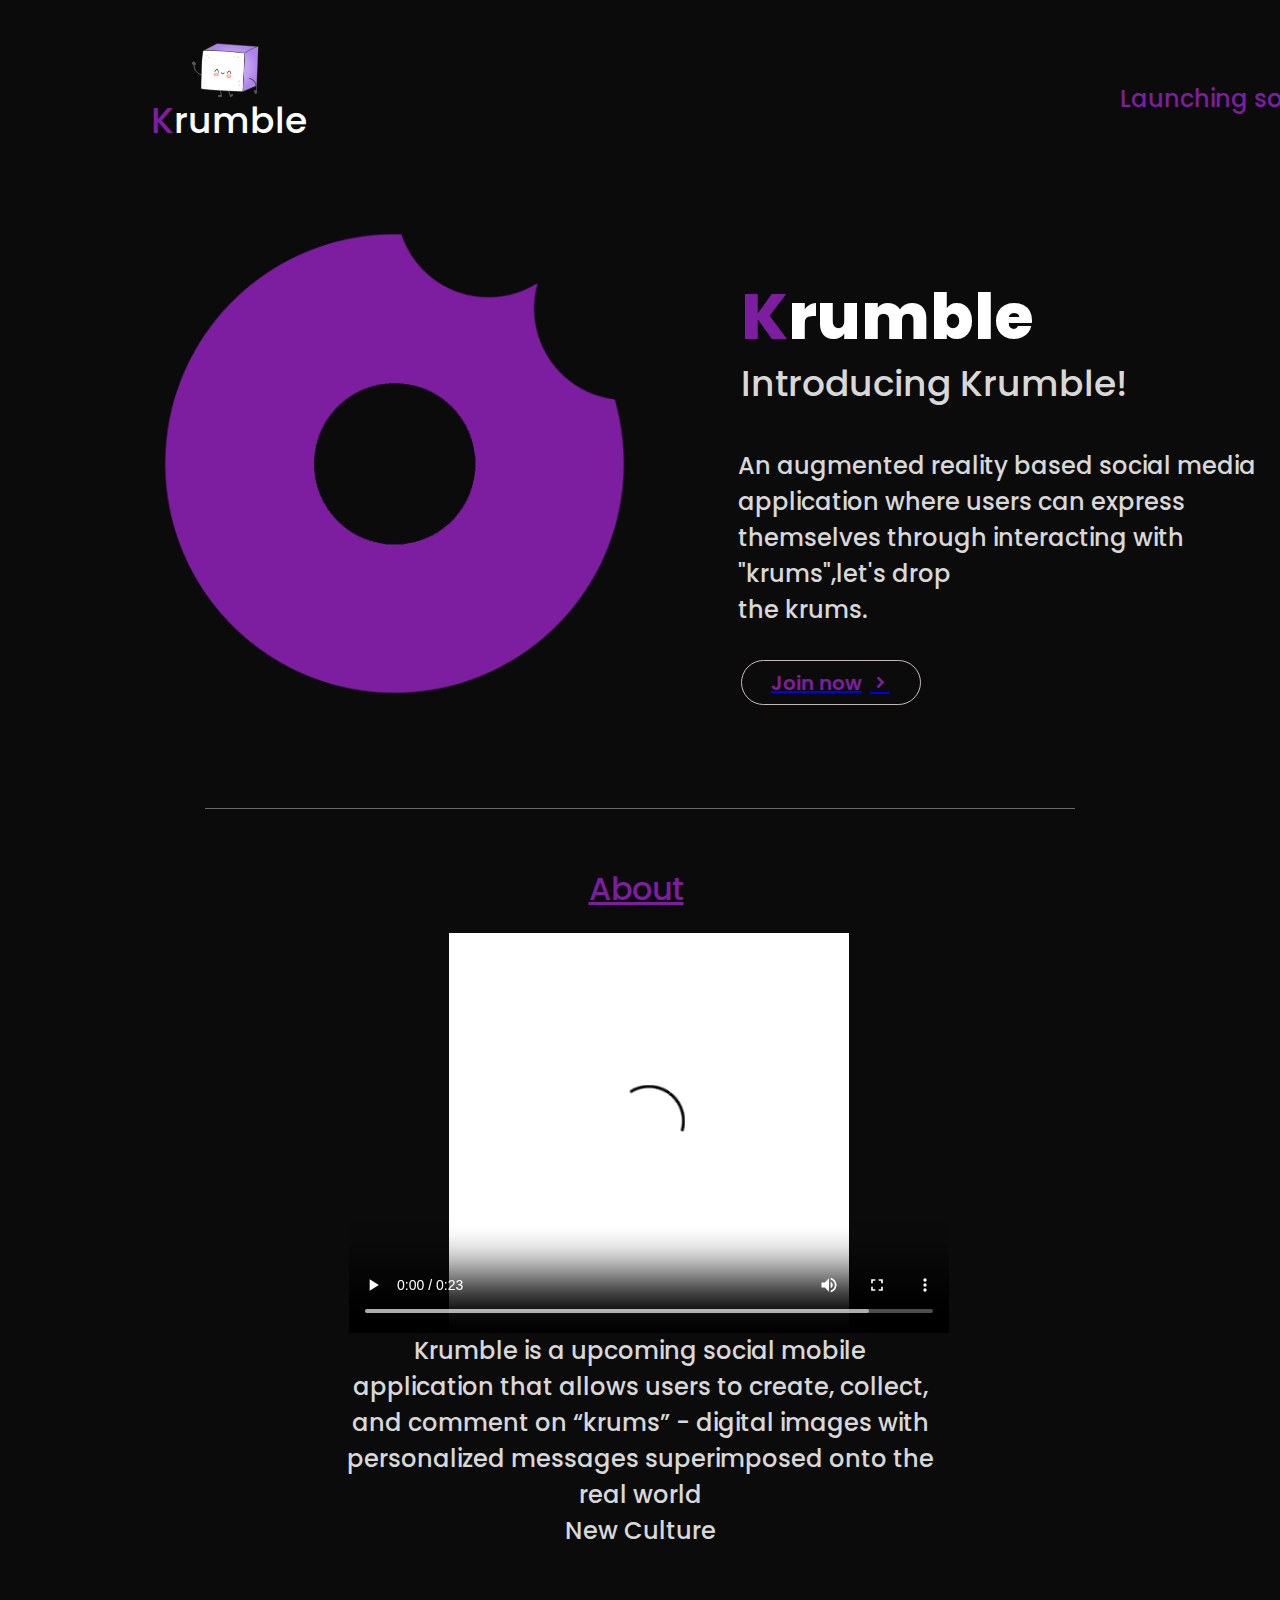
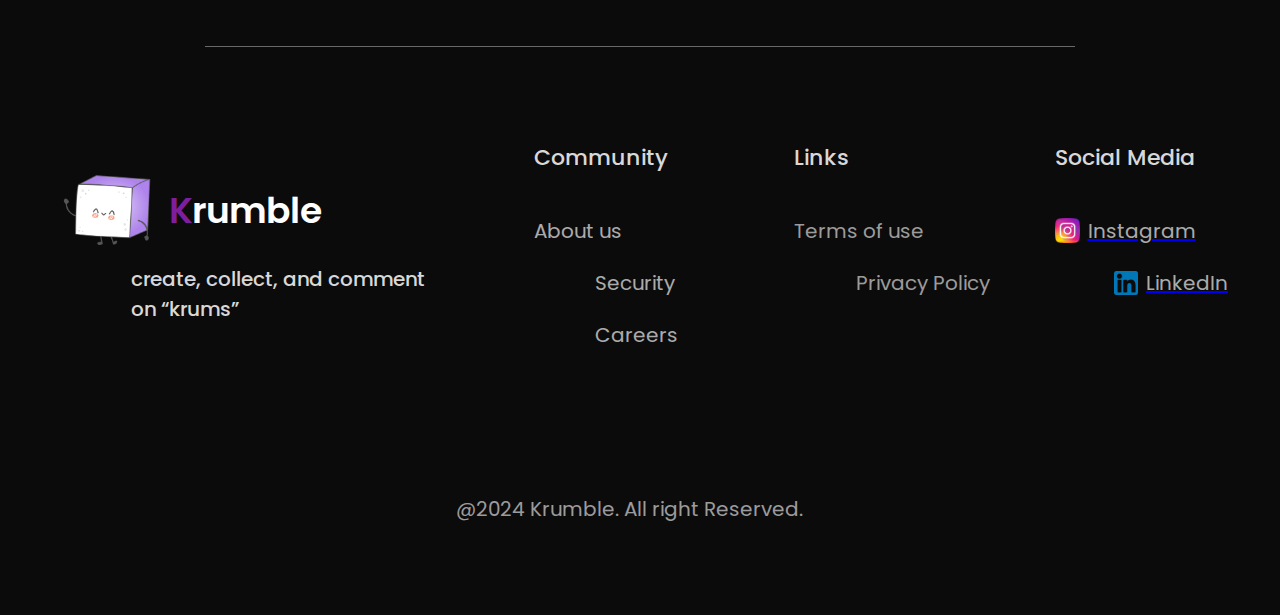
==== index.html @ 57fd8b84 "second" ====
<!DOCTYPE html>
<html>
<head>
  <meta charset="utf-8" />
  <link rel="icon" href="/favicon.ico" />
  <meta name="viewport" content="width=device-width, initial-scale=1" />
  <meta name="theme-color" content="#000000" />
  <title>Krumble</title>
  <link rel="icon" href="assets/logo for krumble 2.png" type="image/png">
  <link rel="stylesheet" href="https://fonts.googleapis.com/css?family=Poppins%3A400%2C500%2C600%2C800"/>
  <link rel="stylesheet" href="https://fonts.googleapis.com/css?family=Source+Sans+Pro%3A400%2C500%2C600%2C800"/>
  <link rel="stylesheet" href="./styles/desktop-1.css"/>
  <link rel="stylesheet"
  href="https://unpkg.com/boxicons@latest/css/boxicons.min.css">
</head>
<body>
<div class="desktop-1-JWj">
  <div class="auto-group-3btj-z2B">
    <div class="auto-group-7q2v-R11">
      <div class="logo-for-krumble-2-2-Ldm">
      </div>
      <p class="krumble-onF">
        <span class="krumble-onF-sub-0">K</span>
        <span class="krumble-onF-sub-1">rumble</span>
      </p>
    </div>
    <p class="launching-soon-Qoy">Launching soon..</p>
  </div>
  <div class="auto-group-sw5x-8EB">
    <img class="purplecrumicon-1-cv3" src="./assets/purplecrumicon-1.png"/>
    <div class="auto-group-wadb-vA3">
      <div class="auto-group-7sgv-2ym">
        <p class="krumble-xMd">
          <span class="krumble-xMd-sub-0">K</span>
          <span class="krumble-xMd-sub-1">rumble</span>
        </p>
        <p class="introducing-krumble-jWo">Introducing Krumble!</p>
      </div>
      <p class="an-augmented-reality-based-social-media-application-where-users-can-express-themselves-through-interacting-with-krumslets-dropthe-krums-ETZ">
      An augmented reality based social media application where users can express themselves through interacting with &#34;krums&#34;,let&#39;s drop
      <br/>
      the krums.
      </p>
      <a  href="desktop-2.html" class="btn">
      <div class="auto-group-ujvv-3vo">
       <p class="join-now-9U3">Join now</p> 
      <i class='bx bxs-chevron-right arrow-1-GHm'></i>
      </div>
    </a>
    </div>
  </div>
  <div class="line-2-ZXm">
  </div>
  <p class="about-Gh5">About</p>
  <video src="assets/Krumble instro post.mp4" height="400px" width="600px" controls autoplay class="video"></video>
  <p class="krumble-is-a-upcoming-social-mobile-application-that-allows-users-to-create-collect-and-comment-on-krums-digital-images-with-personalized-messages-superimposed-onto-the-real-world-new-culture-yrP">
  Krumble is a upcoming social mobile application that allows users to create, collect, and comment on “krums” - digital images with personalized messages superimposed onto the real world
  <br/>
  New Culture
  </p>
  <div class="line-1-Avs">
  </div>
  <div class="auto-group-ej6r-VCT">
    <div class="auto-group-1ivq-R67">
      <img class="logo-for-krumble-2-1-voZ" src="./assets/logo-for-krumble-2-1.png"/>
      <p class="krumble-G6j">
        <span class="krumble-G6j-sub-0">K</span>
        <span class="krumble-G6j-sub-1">rumble</span>
      </p>
    </div>
    <div class="auto-group-ar1t-mxb">
      <p class="community-Xgs">Community</p>
      <p class="about-us-EbH">About us</p>
    </div>
    <div class="auto-group-4na1-yHy">
      <p class="links-8As">Links</p>
      <p class="terms-of-use-euu">Terms of use</p>
    </div>
    <div class="auto-group-zje9-Nb1">
      <p class="social-media-Xio">Social Media</p>
      <div class="auto-group-gexu-GgP">
        <img class="instagram-18B" src="./assets/instagram.png"/>
        <a target="_blank" href="https://www.instagram.com/krumble_off?igsh=MW9rb2FwN25odWViMA=="><p class="instagram-KuZ">Instagram</p></a>
      </div>
    </div>
  </div>
  <div class="auto-group-jrmp-pjq">
    <p class="create-collect-and-comment-on-krums-MDy">create, collect, and comment on “krums”</p>
    <div class="auto-group-mv3f-3sV">
      <p class="security-Num">Security</p>
      <p class="careers-WWB">Careers</p>
    </div>
    <p class="privacy-policy-esH">Privacy Policy</p>
    <img class="linkedin-xd5" src="./assets/linkedin.png"/>
    <a target="_blank" href="https://www.linkedin.com/company/krumble-social/"><p class="linkedin-HQT">LinkedIn</p></a>
  </div>
  <p class="krumble-all-right-reserved-QV5">@2024 Krumble. All right Reserved.</p>
</div>
</body>
---- styles/desktop-1.css ----
html {
	font-size:62.5%;
}
* {
	margin: 0;
	padding: 0;
}
ul, li {
	list-style: none;
}
input {
	border: none;
}
body {
  width: 100%;
}.desktop-1-JWj {
  box-sizing: border-box;
  padding: 3.8rem 11.4rem 9.1rem 13.1rem;
  width: 100%;
  overflow: hidden;
  position: relative;
  align-items: center;
  display: flex;
  flex-direction: column;
  background-color: #0c0b0b;
}
.desktop-1-JWj .auto-group-3btj-z2B {
  margin: 0rem 0.2rem 8.2rem 2rem;
  width: calc(100% - 2.2rem);
  height: 11rem;
  display: flex;
  align-items: center;
  flex-shrink: 0;
}
.desktop-1-JWj .auto-group-3btj-z2B .auto-group-7q2v-R11 {
  margin-right: 81.5rem;
  width: 15.4rem;
  height: 100%;
  position: relative;
  flex-shrink: 0;
}
.desktop-1-JWj .auto-group-3btj-z2B .auto-group-7q2v-R11 .logo-for-krumble-2-2-Ldm {
  width: 9rem;
  height: 6.6rem;
  position: relative;
  left: 3.2rem;
  top: 0;
  cursor: pointer;
  background-size: 100% 100.506%;
  background-position: 0 -0.0167rem;
  background-image: url('../assets/logo-for-krumble-2-2.png');
}
.desktop-1-JWj .auto-group-3btj-z2B .auto-group-7q2v-R11 .krumble-onF {
  width: 15.4rem;
  height: 5.4rem;
  position: absolute;
  left: 0;
  top: 5.6rem;
  cursor: pointer;
  font-size: 3.6rem;
  font-weight: 800;
  line-height: 1.5;
  color: #7c1e9f;
  font-family: Poppins, 'Source Sans Pro';
  white-space: nowrap;
  display: flex;
  align-items: baseline;
}
.desktop-1-JWj .auto-group-3btj-z2B .auto-group-7q2v-R11 .krumble-onF .krumble-onF-sub-0 {
  font-size: 3.6rem;
  font-weight: 500;
  line-height: 1.5;
  color: #7c1e9f;
  font-family: Poppins, 'Source Sans Pro';
}
.desktop-1-JWj .auto-group-3btj-z2B .auto-group-7q2v-R11 .krumble-onF .krumble-onF-sub-1 {
  font-size: 3.6rem;
  font-weight: 500;
  line-height: 1.5;
  color: #ffffff;
  font-family: Poppins, 'Source Sans Pro';
}
.desktop-1-JWj .auto-group-3btj-z2B .launching-soon-Qoy {
  margin-top: 1.2rem;
  font-size: 2.4rem;
  font-weight: 500;
  line-height: 1.5;
  color: #7c1e9f;
  font-family: Poppins, 'Source Sans Pro';
  white-space: nowrap;
  flex-shrink: 0;
}
.desktop-1-JWj .auto-group-sw5x-8EB {
  margin: 0rem 0rem 11.1rem 3rem;
  width: calc(100% - 3rem);
  height: 46.7rem;
  display: flex;
  align-items: center;
  flex-shrink: 0;
}
.desktop-1-JWj .auto-group-sw5x-8EB .purplecrumicon-1-cv3 {
  margin-right: 11rem;
  width: 46.7rem;
  height: 46.7rem;
  object-fit: cover;
  vertical-align: top;
  flex-shrink: 0;
}
.desktop-1-JWj .auto-group-sw5x-8EB .auto-group-wadb-vA3 {
  margin: 3.9rem 0rem 3rem 0rem;
  width: 58.8rem;
  height: calc(100% - 6.9rem);
  flex-shrink: 0;
}
.desktop-1-JWj .auto-group-sw5x-8EB .auto-group-wadb-vA3 .auto-group-7sgv-2ym {
  margin: 0rem 0rem 3.7rem 0.3rem;
  width: 38.5rem;
  height: 14.2rem;
  position: relative;
}
.desktop-1-JWj .auto-group-sw5x-8EB .auto-group-wadb-vA3 .auto-group-7sgv-2ym .krumble-xMd {
  width: 27.6rem;
  height: 9.6rem;
  position: absolute;
  left: 0;
  top: 0;
  font-size: 6.4rem;
  font-weight: 800;
  line-height: 1.5;
  color: #7c1e9f;
  font-family: Poppins, 'Source Sans Pro';
  white-space: nowrap;
  display: flex;
  align-items: baseline;
}
.desktop-1-JWj .auto-group-sw5x-8EB .auto-group-wadb-vA3 .auto-group-7sgv-2ym .krumble-xMd .krumble-xMd-sub-0 {
}
.desktop-1-JWj .auto-group-sw5x-8EB .auto-group-wadb-vA3 .auto-group-7sgv-2ym .krumble-xMd .krumble-xMd-sub-1 {
  font-size: 6.4rem;
  font-weight: 800;
  line-height: 1.5;
  color: #ffffff;
  font-family: Poppins, 'Source Sans Pro';
}
.desktop-1-JWj .auto-group-sw5x-8EB .auto-group-wadb-vA3 .auto-group-7sgv-2ym .introducing-krumble-jWo {
  width: 38.5rem;
  height: 5.4rem;
  position: absolute;
  left: 0;
  top: 8.8rem;
  font-size: 3.6rem;
  font-weight: 500;
  line-height: 1.5;
  color: rgba(255, 255, 255, 0.8500000238);
  font-family: Poppins, 'Source Sans Pro';
  white-space: nowrap;
}
.desktop-1-JWj .auto-group-sw5x-8EB .auto-group-wadb-vA3 .an-augmented-reality-based-social-media-application-where-users-can-express-themselves-through-interacting-with-krumslets-dropthe-krums-ETZ {
  margin-bottom: 3.2rem;
  max-width: 58.8rem;
  font-size: 2.4rem;
  font-weight: 500;
  line-height: 1.5;
  color: rgba(255, 255, 255, 0.8500000238);
  font-family: Poppins, 'Source Sans Pro';
}
.desktop-1-JWj .auto-group-sw5x-8EB .auto-group-wadb-vA3 .auto-group-ujvv-3vo {
  margin: 0rem 40.5rem 0rem 0.3rem;
  box-sizing: border-box;
  padding: 0.7rem 2.2rem 0.6rem 2.9rem;
  width: calc(100% - 40.8rem);
  display: flex;
  align-items: center;
  border: solid 0.1rem rgba(244, 228, 228, 0.8000000119);
  border-radius: 2.4rem;
}
.desktop-1-JWj .auto-group-sw5x-8EB .auto-group-wadb-vA3 .auto-group-ujvv-3vo .join-now-9U3 {
  margin-right: 0.8rem;
  cursor: pointer;
  font-size: 2rem;
  font-weight: 600;
  line-height: 1.5;
  color: #7c1e9f;
  font-family: Poppins, 'Source Sans Pro';
  white-space: nowrap;
  flex-shrink: 0;
}
.desktop-1-JWj .auto-group-sw5x-8EB .auto-group-wadb-vA3 .auto-group-ujvv-3vo .arrow-1-GHm {
  width: 2.5rem;
  height: 2.3rem;
  color: #7c1e9f;
  font-size:2rem ;
  text-decoration-line: none;
  cursor: pointer;
  object-fit: contain;
  vertical-align: top;
  flex-shrink: 0;
}
.desktop-1-JWj .line-2-ZXm {
  margin: 0rem 9.1rem 5.6rem 7.4rem;
  width: calc(100% - 16.5rem);
  height: 0.1rem;
  background-color: rgba(255, 255, 255, 0.3899999857);
  flex-shrink: 0;
}
.desktop-1-JWj .about-Gh5 {
  margin: 0rem 2.5rem 2rem 0rem;
  font-size: 3.2rem;
  font-weight: 500;
  line-height: 1.5;
  text-decoration-line: underline;
  color: #7c1e9f;
  font-family: Poppins, 'Source Sans Pro';
  white-space: nowrap;
  flex-shrink: 0;
}
.desktop-1-JWj .krumble-is-a-upcoming-social-mobile-application-that-allows-users-to-create-collect-and-comment-on-krums-digital-images-with-personalized-messages-superimposed-onto-the-real-world-new-culture-yrP {
  margin: 0rem 1.7rem 9.7rem 0rem;
  max-width: 59.7rem;
  text-align: center;
  font-size: 2.4rem;
  font-weight: 500;
  line-height: 1.5;
  color: rgba(255, 255, 255, 0.8500000238);
  font-family: Poppins, 'Source Sans Pro';
  flex-shrink: 0;
}
.desktop-1-JWj .line-1-Avs {
  margin: 0rem 9.1rem 9.4rem 7.4rem;
  width: calc(100% - 16.5rem);
  height: 0.1rem;
  background-color: rgba(255, 255, 255, 0.3899999857);
  flex-shrink: 0;
}
.desktop-1-JWj .auto-group-ej6r-VCT {
  margin: 0rem 4.9rem 1rem 0rem;
  display: flex;
  align-items: flex-start;
  flex-shrink: 0;
}
.desktop-1-JWj .auto-group-ej6r-VCT .auto-group-1ivq-R67 {
  margin: 0.9rem 21.2rem 0rem 0rem;
  box-sizing: border-box;
  padding-top: 1.8rem;
  display: flex;
  align-items: flex-end;
  flex-shrink: 0;
}
.desktop-1-JWj .auto-group-ej6r-VCT .auto-group-1ivq-R67 .logo-for-krumble-2-1-voZ {
  width: 11.7rem;
  height: 8.6rem;
  object-fit: cover;
  vertical-align: top;
  flex-shrink: 0;
}
.desktop-1-JWj .auto-group-ej6r-VCT .auto-group-1ivq-R67 .krumble-G6j {
  margin-bottom: 1.6rem;
  font-size: 3.6rem;
  font-weight: 800;
  line-height: 1.5;
  color: #7c1e9f;
  font-family: Poppins, 'Source Sans Pro';
  white-space: nowrap;
  display: flex;
  align-items: baseline;
  flex-shrink: 0;
}
.desktop-1-JWj .auto-group-ej6r-VCT .auto-group-1ivq-R67 .krumble-G6j .krumble-G6j-sub-0 {
  font-size: 3.6rem;
  font-weight: 600;
  line-height: 1.5;
  color: #7c1e9f;
  font-family: Poppins, 'Source Sans Pro';
}
.desktop-1-JWj .auto-group-ej6r-VCT .auto-group-1ivq-R67 .krumble-G6j .krumble-G6j-sub-1 {
  font-size: 3.6rem;
  font-weight: 600;
  line-height: 1.5;
  color: #ffffff;
  font-family: Poppins, 'Source Sans Pro';
}
.desktop-1-JWj .auto-group-ej6r-VCT .auto-group-ar1t-mxb {
  margin-right: 12.6rem;
  display: flex;
  flex-direction: column;
  flex-shrink: 0;
}
.desktop-1-JWj .auto-group-ej6r-VCT .auto-group-ar1t-mxb .community-Xgs {
  margin-bottom: 4.2rem;
  font-size: 2.2rem;
  font-weight: 500;
  line-height: 1.5;
  color: rgba(255, 255, 255, 0.8500000238);
  font-family: Poppins, 'Source Sans Pro';
  white-space: nowrap;
  flex-shrink: 0;
}
.desktop-1-JWj .auto-group-ej6r-VCT .auto-group-ar1t-mxb .about-us-EbH {
  font-size: 2rem;
  font-weight: 400;
  line-height: 1.5;
  color: rgba(255, 255, 255, 0.6700000167);
  font-family: Poppins, 'Source Sans Pro';
  white-space: nowrap;
  flex-shrink: 0;
}
.desktop-1-JWj .auto-group-ej6r-VCT .auto-group-4na1-yHy {
  margin-right: 13.1rem;
  display: flex;
  flex-direction: column;
  flex-shrink: 0;
}
.desktop-1-JWj .auto-group-ej6r-VCT .auto-group-4na1-yHy .links-8As {
  margin-bottom: 4.2rem;
  font-size: 2.2rem;
  font-weight: 500;
  line-height: 1.5;
  color: rgba(255, 255, 255, 0.8500000238);
  font-family: Poppins, 'Source Sans Pro';
  white-space: nowrap;
  flex-shrink: 0;
}
.desktop-1-JWj .auto-group-ej6r-VCT .auto-group-4na1-yHy .terms-of-use-euu {
  font-size: 2rem;
  font-weight: 400;
  line-height: 1.5;
  color: rgba(255, 255, 255, 0.6000000238);
  font-family: Poppins, 'Source Sans Pro';
  white-space: nowrap;
  flex-shrink: 0;
}
.desktop-1-JWj .auto-group-ej6r-VCT .auto-group-zje9-Nb1 {
  width: 14.2rem;
  flex-shrink: 0;
}
.desktop-1-JWj .auto-group-ej6r-VCT .auto-group-zje9-Nb1 .social-media-Xio {
  margin-bottom: 4.2rem;
  font-size: 2.2rem;
  font-weight: 500;
  line-height: 1.5;
  color: rgba(255, 255, 255, 0.8500000238);
  font-family: Poppins, 'Source Sans Pro';
  white-space: nowrap;
}
.desktop-1-JWj .auto-group-ej6r-VCT .auto-group-zje9-Nb1 .auto-group-gexu-GgP {
  margin-right: 0.4rem;
  width: calc(100% - 0.4rem);
  display: flex;
  align-items: center;
}
.desktop-1-JWj .auto-group-ej6r-VCT .auto-group-zje9-Nb1 .auto-group-gexu-GgP .instagram-18B {
  margin: 0rem 0.8rem 0.1rem 0rem;
  width: 2.5rem;
  height: 2.5rem;
  object-fit: cover;
  vertical-align: top;
  flex-shrink: 0;
}
.desktop-1-JWj .auto-group-ej6r-VCT .auto-group-zje9-Nb1 .auto-group-gexu-GgP .instagram-KuZ {
  font-size: 2rem;
  font-weight: 400;
  line-height: 1.5;
  color: rgba(255, 255, 255, 0.6700000167);
  font-family: Poppins, 'Source Sans Pro';
  white-space: nowrap;
  flex-shrink: 0;
}
.desktop-1-JWj .auto-group-jrmp-pjq {
  margin: 0rem 5.5rem 14.4rem 0rem;
  display: flex;
  align-items: flex-start;
  flex-shrink: 0;
}
.desktop-1-JWj .auto-group-jrmp-pjq .create-collect-and-comment-on-krums-MDy {
  margin-right: 16.7rem;
  max-width: 29.7rem;
  font-size: 2rem;
  font-weight: 500;
  line-height: 1.5;
  color: rgba(255, 255, 255, 0.8500000238);
  font-family: Poppins, 'Source Sans Pro';
  flex-shrink: 0;
}
.desktop-1-JWj .auto-group-jrmp-pjq .auto-group-mv3f-3sV {
  margin: 0.4rem 17.8rem 0rem 0rem;
  display: flex;
  flex-direction: column;
  flex-shrink: 0;
}
.desktop-1-JWj .auto-group-jrmp-pjq .auto-group-mv3f-3sV .security-Num {
  margin-bottom: 2.2rem;
  font-size: 2rem;
  font-weight: 400;
  line-height: 1.5;
  color: rgba(255, 255, 255, 0.6700000167);
  font-family: Poppins, 'Source Sans Pro';
  white-space: nowrap;
  flex-shrink: 0;
}
.desktop-1-JWj .auto-group-jrmp-pjq .auto-group-mv3f-3sV .careers-WWB {
  font-size: 2rem;
  font-weight: 400;
  line-height: 1.5;
  color: rgba(255, 255, 255, 0.6700000167);
  font-family: Poppins, 'Source Sans Pro';
  white-space: nowrap;
  flex-shrink: 0;
}
.desktop-1-JWj .auto-group-jrmp-pjq .privacy-policy-esH {
  margin: 0.4rem 12.4rem 0rem 0rem;
  font-size: 2rem;
  font-weight: 400;
  line-height: 1.5;
  color: rgba(255, 255, 255, 0.6000000238);
  font-family: Poppins, 'Source Sans Pro';
  white-space: nowrap;
  flex-shrink: 0;
}
.desktop-1-JWj .auto-group-jrmp-pjq .linkedin-xd5 {
  margin: 0.7rem 0.8rem 0rem 0rem;
  width: 2.4rem;
  height: 2.4rem;
  object-fit: cover;
  vertical-align: top;
  flex-shrink: 0;
}
.desktop-1-JWj .auto-group-jrmp-pjq .linkedin-HQT {
  margin-top: 0.4rem;
  font-size: 2rem;
  font-weight: 400;
  line-height: 1.5;
  color: rgba(255, 255, 255, 0.6700000167);
  font-family: Poppins, 'Source Sans Pro';
  white-space: nowrap;
  flex-shrink: 0;
}
.desktop-1-JWj .krumble-all-right-reserved-QV5 {
  margin-right: 3.9rem;
  font-size: 2rem;
  font-weight: 400;
  line-height: 1.5;
  color: rgba(255, 255, 255, 0.6000000238);
  font-family: Poppins, 'Source Sans Pro';
  white-space: nowrap;
  flex-shrink: 0;
}

@media(width<=450px){
  
html {
	font-size:8px;
}
* {
	margin: 0;
	padding: 0;
}
.desktop-1-JWj {
  box-sizing: border-box;
  padding: 10px;
  width: 100%;
  overflow: hidden;
  position: relative;
  align-items: center;
  display: flex;
  flex-direction: column;
  background-color: #0c0b0b;
}
.desktop-1-JWj .auto-group-3btj-z2B {
  margin: 0rem 0.2rem 5.2rem 2rem;
  width: calc(100% - 0rem);
  height: 11rem;
  display: flex;
  align-items: center;
  flex-shrink: 0;
}
.desktop-1-JWj .auto-group-3btj-z2B .auto-group-7q2v-R11 {
  margin-right: 17.5rem;
  width: 10.4rem;
  height: 100%;
  position: relative;
  flex-shrink: 0;
}
.desktop-1-JWj .auto-group-sw5x-8EB {
  margin: 0rem 0rem 5.1rem 3rem;
  width: calc(100% - 0rem);
  height: 46.7rem;
  display: flex;
  align-items: center;
  flex-shrink: 0;
}
.desktop-1-JWj .auto-group-sw5x-8EB .purplecrumicon-1-cv3 {
  margin-right: 2rem;
  width: 20.7rem;
  height: 20.7rem;
  float: right;
  object-fit: cover;
  vertical-align: top;
  flex-shrink: 0;
}

.desktop-1-JWj .auto-group-sw5x-8EB .auto-group-wadb-vA3 {
  margin: 3.9rem 0rem 3rem 0rem;
  width: 58.8rem;
  height: calc(100% - 6.9rem);
  flex-shrink: 0;
}
.desktop-1-JWj .auto-group-sw5x-8EB .auto-group-wadb-vA3 .auto-group-7sgv-2ym {
  margin: 0rem 0rem 0rem 0.3rem;
  width: 38.5rem;
  height: 12.2rem;
  position: relative;
}
.desktop-1-JWj .auto-group-sw5x-8EB .auto-group-wadb-vA3 .auto-group-7sgv-2ym .krumble-xMd {
  width: 27.6rem;
  height: 9.6rem;
  position: absolute;
  left: 0;  
  top: 0;
  font-size: 4.4rem;
  font-weight: 800;
  line-height: 1.5;
  color: #7c1e9f;
  font-family: Poppins, 'Source Sans Pro';
  white-space: nowrap;
  display: flex;
  align-items: baseline;
}

.desktop-1-JWj .auto-group-sw5x-8EB .auto-group-wadb-vA3 .auto-group-7sgv-2ym .krumble-xMd .krumble-xMd-sub-1 {
  font-size: 3.4rem;
  font-weight: 800;
  line-height: 1.5;
  color: #ffffff;
  font-family: Poppins, 'Source Sans Pro';
}
.desktop-1-JWj .auto-group-sw5x-8EB .auto-group-wadb-vA3 .auto-group-7sgv-2ym .introducing-krumble-jWo {
  width: 38.5rem;
  height: 5.4rem;
  position: absolute;
  left: 0;
  top: 5.8rem;
  font-size: 2.3rem;
  font-weight: 500;
  line-height: 1.5;
  color: rgba(255, 255, 255, 0.8500000238);
  font-family: Poppins, 'Source Sans Pro';
  white-space: nowrap;
}
.desktop-1-JWj .auto-group-sw5x-8EB .auto-group-wadb-vA3 .an-augmented-reality-based-social-media-application-where-users-can-express-themselves-through-interacting-with-krumslets-dropthe-krums-ETZ {
  margin-bottom: 3.2rem;
  max-width: 25.8rem;
  font-size: 2.0rem;
  font-weight: 500;
  line-height: 1.5;
  color: rgba(255, 255, 255, 0.8500000238);
  font-family: Poppins, 'Source Sans Pro';
}
.desktop-1-JWj .auto-group-sw5x-8EB .auto-group-wadb-vA3 .auto-group-ujvv-3vo {
  margin: 0rem 40.5rem 0rem 0.3rem;
  box-sizing: border-box;
  padding: 0.7rem 2.2rem 0.6rem 2.9rem;
  width: calc(100% - 40.8rem);
  display: flex;
  align-items: center;
  border: solid 0.1rem rgba(244, 228, 228, 0.8000000119);
  border-radius: 2.4rem;
}
.desktop-1-JWj .video{
  width: 350px;
}
.desktop-1-JWj .krumble-is-a-upcoming-social-mobile-application-that-allows-users-to-create-collect-and-comment-on-krums-digital-images-with-personalized-messages-superimposed-onto-the-real-world-new-culture-yrP{
  align-items: center;
  margin: 0;
  margin-bottom: 80px;
  padding: 0;
}

/* footer */
.desktop-1-JWj .auto-group-ej6r-VCT {
  margin: 0rem 2rem 0rem 0rem;
  max-width: 400px;
}
.desktop-1-JWj .auto-group-ej6r-VCT .auto-group-1ivq-R67 {
  margin: 0rem 8.2rem 0rem 0rem;
  box-sizing: border-box;
  padding-top: 1rem;
  display: flex;
  align-items: flex-end;
  flex-shrink: 0;
}
.desktop-1-JWj .auto-group-ej6r-VCT .auto-group-1ivq-R67 .logo-for-krumble-2-1-voZ {
  width: 11.7rem;
  height: 8.6rem;
  object-fit: cover;
  vertical-align: top;
  flex-shrink: 0;
}
.desktop-1-JWj .auto-group-ej6r-VCT .auto-group-1ivq-R67 .krumble-G6j {
  margin-bottom: 1.6rem;
  font-size: 2.6rem;
  font-weight: 800;
  line-height: 1.5;
}
.desktop-1-JWj .auto-group-ej6r-VCT .auto-group-1ivq-R67 .krumble-G6j .krumble-G6j-sub-0 {
  font-size: 3.0rem;
  
}
.desktop-1-JWj .auto-group-ej6r-VCT .auto-group-1ivq-R67 .krumble-G6j .krumble-G6j-sub-1 {
  font-size: 2.6rem;
}

.desktop-1-JWj .auto-group-ej6r-VCT .auto-group-ar1t-mxb {
  margin-right: 10.6rem;
  display: none;
}

.desktop-1-JWj .auto-group-ej6r-VCT .auto-group-4na1-yHy {
  margin-right: 2.1rem;
  display: none;
}

.desktop-1-JWj .auto-group-ej6r-VCT .auto-group-zje9-Nb1 .social-media-Xio {
  margin-bottom: 2.0rem;
  font-size: 2.2rem;
}

.desktop-1-JWj .auto-group-jrmp-pjq {
  margin: 0rem 10rem 7rem 10.5rem;
  margin-left: 20px;
}
.desktop-1-JWj .auto-group-jrmp-pjq .create-collect-and-comment-on-krums-MDy {
  margin-right: 2rem;
  max-width: 20.7rem;
  font-size: 2rem;
}
.desktop-1-JWj .auto-group-jrmp-pjq .auto-group-mv3f-3sV {
  display: none;
}
.desktop-1-JWj .auto-group-jrmp-pjq .privacy-policy-esH {
  display: none;
}

.desktop-1-JWj .auto-group-jrmp-pjq .linkedin-xd5 {
  margin: 0.7rem 0.8rem 0rem 7.8rem;
  width: 2.4rem;
  height: 2.4rem;
  object-fit: cover;
  vertical-align: top;
  flex-shrink: 0;
} 
.desktop-1-JWj .krumble-all-right-reserved-QV5 {
  margin-right: 0rem;
  font-size: 2rem;
  align-items: center;
}
}
@media(width<=380px){
  
  html {
    font-size:7px;
  }
  
}
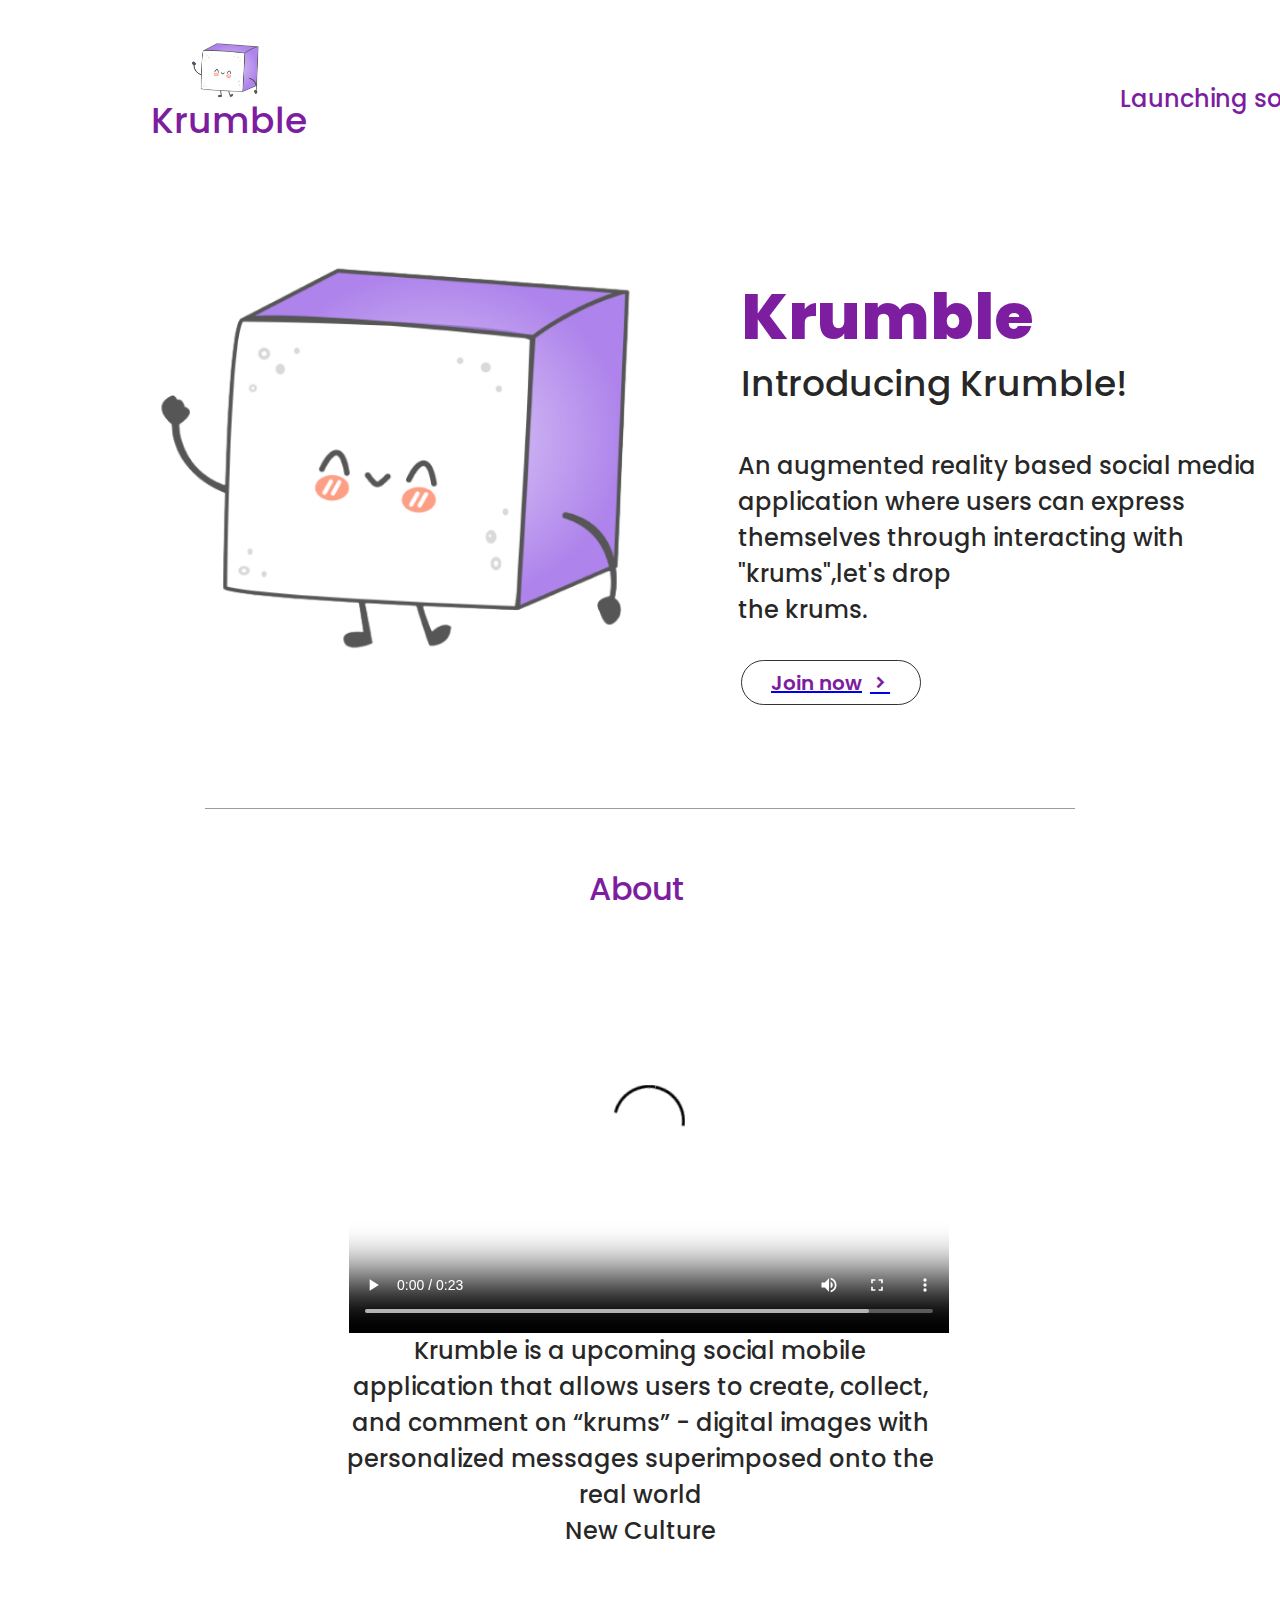
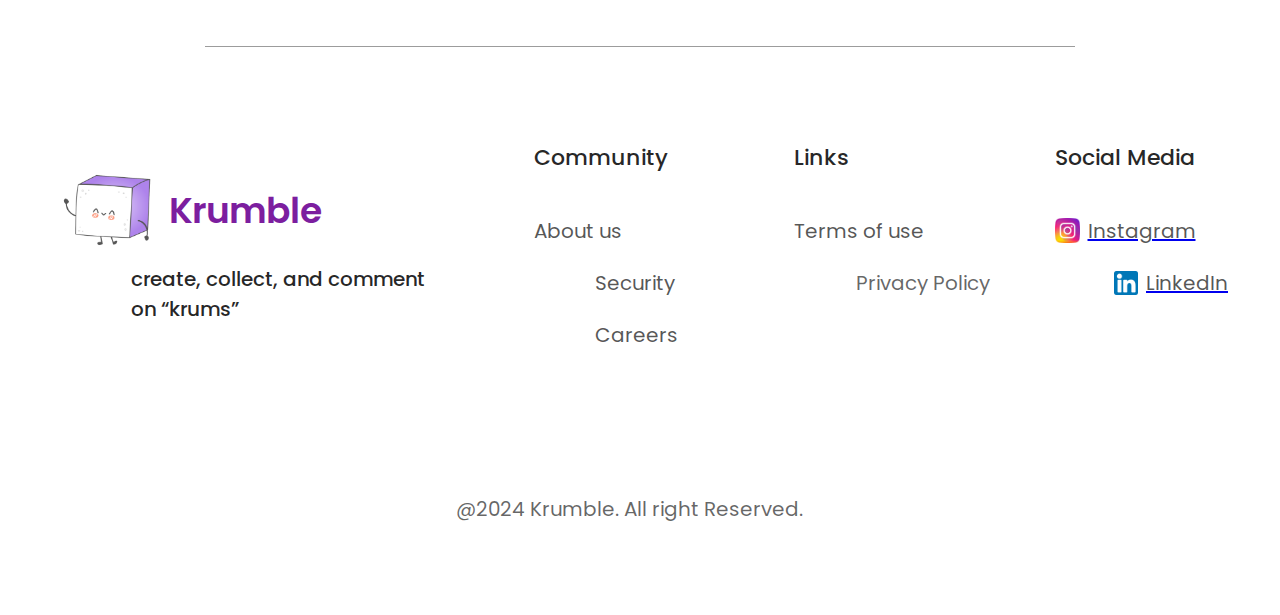
==== commit fcdbbd9a: "5" ====
--- a/index.html
+++ b/index.html
@@ -27,7 +27,7 @@
     <p class="launching-soon-Qoy">Launching soon..</p>
   </div>
   <div class="auto-group-sw5x-8EB">
-    <img class="purplecrumicon-1-cv3" src="./assets/purplecrumicon-1.png"/>
+    <img class="purplecrumicon-1-cv3" src="./assets/logo for krumble 2.png"/>
     <div class="auto-group-wadb-vA3">
       <div class="auto-group-7sgv-2ym">
         <p class="krumble-xMd">
--- a/styles/desktop-1.css
+++ b/styles/desktop-1.css
@@ -23,7 +23,7 @@
   align-items: center;
   display: flex;
   flex-direction: column;
-  background-color: #0c0b0b;
+  background-color: #ffffff;
 }
 .desktop-1-JWj .auto-group-3btj-z2B {
   margin: 0rem 0.2rem 8.2rem 2rem;
@@ -78,7 +78,7 @@
   font-size: 3.6rem;
   font-weight: 500;
   line-height: 1.5;
-  color: #ffffff;
+  color: #7c1e9f;
   font-family: Poppins, 'Source Sans Pro';
 }
 .desktop-1-JWj .auto-group-3btj-z2B .launching-soon-Qoy {
@@ -100,8 +100,8 @@
   flex-shrink: 0;
 }
 .desktop-1-JWj .auto-group-sw5x-8EB .purplecrumicon-1-cv3 {
-  margin-right: 11rem;
-  width: 46.7rem;
+  margin-right: 7rem;
+  width: 50.7rem;
   height: 46.7rem;
   object-fit: cover;
   vertical-align: top;
@@ -134,13 +134,11 @@
   display: flex;
   align-items: baseline;
 }
-.desktop-1-JWj .auto-group-sw5x-8EB .auto-group-wadb-vA3 .auto-group-7sgv-2ym .krumble-xMd .krumble-xMd-sub-0 {
-}
 .desktop-1-JWj .auto-group-sw5x-8EB .auto-group-wadb-vA3 .auto-group-7sgv-2ym .krumble-xMd .krumble-xMd-sub-1 {
   font-size: 6.4rem;
   font-weight: 800;
   line-height: 1.5;
-  color: #ffffff;
+  color: #7c1e9f;
   font-family: Poppins, 'Source Sans Pro';
 }
 .desktop-1-JWj .auto-group-sw5x-8EB .auto-group-wadb-vA3 .auto-group-7sgv-2ym .introducing-krumble-jWo {
@@ -152,7 +150,7 @@
   font-size: 3.6rem;
   font-weight: 500;
   line-height: 1.5;
-  color: rgba(255, 255, 255, 0.8500000238);
+  color: rgba(0, 0, 0, 0.85);
   font-family: Poppins, 'Source Sans Pro';
   white-space: nowrap;
 }
@@ -162,7 +160,7 @@
   font-size: 2.4rem;
   font-weight: 500;
   line-height: 1.5;
-  color: rgba(255, 255, 255, 0.8500000238);
+  color: rgba(0, 0, 0, 0.85);
   font-family: Poppins, 'Source Sans Pro';
 }
 .desktop-1-JWj .auto-group-sw5x-8EB .auto-group-wadb-vA3 .auto-group-ujvv-3vo {
@@ -172,7 +170,7 @@
   width: calc(100% - 40.8rem);
   display: flex;
   align-items: center;
-  border: solid 0.1rem rgba(244, 228, 228, 0.8000000119);
+  border: solid 0.1rem rgba(0, 0, 0, 0.8);
   border-radius: 2.4rem;
 }
 .desktop-1-JWj .auto-group-sw5x-8EB .auto-group-wadb-vA3 .auto-group-ujvv-3vo .join-now-9U3 {
@@ -201,7 +199,7 @@
   margin: 0rem 9.1rem 5.6rem 7.4rem;
   width: calc(100% - 16.5rem);
   height: 0.1rem;
-  background-color: rgba(255, 255, 255, 0.3899999857);
+  background-color: rgba(0, 0, 0, 0.39);
   flex-shrink: 0;
 }
 .desktop-1-JWj .about-Gh5 {
@@ -209,7 +207,7 @@
   font-size: 3.2rem;
   font-weight: 500;
   line-height: 1.5;
-  text-decoration-line: underline;
+  text-decoration-line: none;
   color: #7c1e9f;
   font-family: Poppins, 'Source Sans Pro';
   white-space: nowrap;
@@ -222,7 +220,7 @@
   font-size: 2.4rem;
   font-weight: 500;
   line-height: 1.5;
-  color: rgba(255, 255, 255, 0.8500000238);
+  color: rgba(0, 0, 0, 0.85);
   font-family: Poppins, 'Source Sans Pro';
   flex-shrink: 0;
 }
@@ -230,7 +228,7 @@
   margin: 0rem 9.1rem 9.4rem 7.4rem;
   width: calc(100% - 16.5rem);
   height: 0.1rem;
-  background-color: rgba(255, 255, 255, 0.3899999857);
+  background-color: rgba(0, 0, 0, 0.39);
   flex-shrink: 0;
 }
 .desktop-1-JWj .auto-group-ej6r-VCT {
@@ -277,7 +275,7 @@
   font-size: 3.6rem;
   font-weight: 600;
   line-height: 1.5;
-  color: #ffffff;
+  color: #7c1e9f;
   font-family: Poppins, 'Source Sans Pro';
 }
 .desktop-1-JWj .auto-group-ej6r-VCT .auto-group-ar1t-mxb {
@@ -291,7 +289,7 @@
   font-size: 2.2rem;
   font-weight: 500;
   line-height: 1.5;
-  color: rgba(255, 255, 255, 0.8500000238);
+  color: rgba(0, 0, 0, 0.85);
   font-family: Poppins, 'Source Sans Pro';
   white-space: nowrap;
   flex-shrink: 0;
@@ -300,7 +298,7 @@
   font-size: 2rem;
   font-weight: 400;
   line-height: 1.5;
-  color: rgba(255, 255, 255, 0.6700000167);
+  color: rgba(0, 0, 0, 0.67);
   font-family: Poppins, 'Source Sans Pro';
   white-space: nowrap;
   flex-shrink: 0;
@@ -316,7 +314,7 @@
   font-size: 2.2rem;
   font-weight: 500;
   line-height: 1.5;
-  color: rgba(255, 255, 255, 0.8500000238);
+  color: rgba(0, 0, 0, 0.85);
   font-family: Poppins, 'Source Sans Pro';
   white-space: nowrap;
   flex-shrink: 0;
@@ -325,7 +323,7 @@
   font-size: 2rem;
   font-weight: 400;
   line-height: 1.5;
-  color: rgba(255, 255, 255, 0.6000000238);
+  color: rgba(0, 0, 0, 0.67);
   font-family: Poppins, 'Source Sans Pro';
   white-space: nowrap;
   flex-shrink: 0;
@@ -339,7 +337,7 @@
   font-size: 2.2rem;
   font-weight: 500;
   line-height: 1.5;
-  color: rgba(255, 255, 255, 0.8500000238);
+  color: rgba(0, 0, 0, 0.85);
   font-family: Poppins, 'Source Sans Pro';
   white-space: nowrap;
 }
@@ -361,7 +359,7 @@
   font-size: 2rem;
   font-weight: 400;
   line-height: 1.5;
-  color: rgba(255, 255, 255, 0.6700000167);
+  color: rgba(0, 0, 0, 0.67);
   font-family: Poppins, 'Source Sans Pro';
   white-space: nowrap;
   flex-shrink: 0;
@@ -378,7 +376,7 @@
   font-size: 2rem;
   font-weight: 500;
   line-height: 1.5;
-  color: rgba(255, 255, 255, 0.8500000238);
+  color: rgba(0, 0, 0, 0.85);
   font-family: Poppins, 'Source Sans Pro';
   flex-shrink: 0;
 }
@@ -393,7 +391,7 @@
   font-size: 2rem;
   font-weight: 400;
   line-height: 1.5;
-  color: rgba(255, 255, 255, 0.6700000167);
+  color: rgba(0, 0, 0, 0.67);
   font-family: Poppins, 'Source Sans Pro';
   white-space: nowrap;
   flex-shrink: 0;
@@ -402,7 +400,7 @@
   font-size: 2rem;
   font-weight: 400;
   line-height: 1.5;
-  color: rgba(255, 255, 255, 0.6700000167);
+  color: rgba(0, 0, 0, 0.67);
   font-family: Poppins, 'Source Sans Pro';
   white-space: nowrap;
   flex-shrink: 0;
@@ -412,7 +410,7 @@
   font-size: 2rem;
   font-weight: 400;
   line-height: 1.5;
-  color: rgba(255, 255, 255, 0.6000000238);
+  color: rgba(0, 0, 0, 0.6);
   font-family: Poppins, 'Source Sans Pro';
   white-space: nowrap;
   flex-shrink: 0;
@@ -430,7 +428,7 @@
   font-size: 2rem;
   font-weight: 400;
   line-height: 1.5;
-  color: rgba(255, 255, 255, 0.6700000167);
+  color: rgba(0, 0, 0, 0.67);
   font-family: Poppins, 'Source Sans Pro';
   white-space: nowrap;
   flex-shrink: 0;
@@ -440,16 +438,17 @@
   font-size: 2rem;
   font-weight: 400;
   line-height: 1.5;
-  color: rgba(255, 255, 255, 0.6000000238);
-  font-family: Poppins, 'Source Sans Pro';
-  white-space: nowrap;
-  flex-shrink: 0;
-}
-
-@media(width<=450px){
+  color: rgba(0, 0, 0, 0.6);
+  font-family: Poppins, 'Source Sans Pro';
+  white-space: nowrap;
+  flex-shrink: 0;
+}
+
+ @media(width<=450px){
   
 html {
 	font-size:8px;
+  background-color: #ffffff;
 }
 * {
 	margin: 0;
@@ -464,7 +463,7 @@
   align-items: center;
   display: flex;
   flex-direction: column;
-  background-color: #0c0b0b;
+  background-color: #ffffff;
 }
 .desktop-1-JWj .auto-group-3btj-z2B {
   margin: 0rem 0.2rem 5.2rem 2rem;
@@ -490,8 +489,8 @@
   flex-shrink: 0;
 }
 .desktop-1-JWj .auto-group-sw5x-8EB .purplecrumicon-1-cv3 {
-  margin-right: 2rem;
-  width: 20.7rem;
+  margin-right: 0.5rem;
+  width: 22.7rem;
   height: 20.7rem;
   float: right;
   object-fit: cover;
@@ -531,7 +530,7 @@
   font-size: 3.4rem;
   font-weight: 800;
   line-height: 1.5;
-  color: #ffffff;
+  color: #7c1e9f;
   font-family: Poppins, 'Source Sans Pro';
 }
 .desktop-1-JWj .auto-group-sw5x-8EB .auto-group-wadb-vA3 .auto-group-7sgv-2ym .introducing-krumble-jWo {
@@ -543,7 +542,7 @@
   font-size: 2.3rem;
   font-weight: 500;
   line-height: 1.5;
-  color: rgba(255, 255, 255, 0.8500000238);
+  color: rgba(0, 0, 0, 0.85);
   font-family: Poppins, 'Source Sans Pro';
   white-space: nowrap;
 }
@@ -553,7 +552,7 @@
   font-size: 2.0rem;
   font-weight: 500;
   line-height: 1.5;
-  color: rgba(255, 255, 255, 0.8500000238);
+  color: rgba(0, 0, 0, 0.85);
   font-family: Poppins, 'Source Sans Pro';
 }
 .desktop-1-JWj .auto-group-sw5x-8EB .auto-group-wadb-vA3 .auto-group-ujvv-3vo {
@@ -563,7 +562,7 @@
   width: calc(100% - 40.8rem);
   display: flex;
   align-items: center;
-  border: solid 0.1rem rgba(244, 228, 228, 0.8000000119);
+  border: solid 0.1rem rgba(0, 0, 0, 0.8);
   border-radius: 2.4rem;
 }
 .desktop-1-JWj .video{
@@ -576,7 +575,7 @@
   padding: 0;
 }
 
-/* footer */
+footer
 .desktop-1-JWj .auto-group-ej6r-VCT {
   margin: 0rem 2rem 0rem 0rem;
   max-width: 400px;
@@ -642,7 +641,7 @@
 }
 
 .desktop-1-JWj .auto-group-jrmp-pjq .linkedin-xd5 {
-  margin: 0.7rem 0.8rem 0rem 7.8rem;
+  margin: 0.7rem 0.8rem 0rem 6.4rem;
   width: 2.4rem;
   height: 2.4rem;
   object-fit: cover;
@@ -653,12 +652,77 @@
   margin-right: 0rem;
   font-size: 2rem;
   align-items: center;
-}
-}
-@media(width<=380px){
-  
+} 
+} 
+@media(width<=400px){
   html {
     font-size:7px;
   }
-  
-}+  .desktop-1-JWj{
+    background-color: #ffffff;
+  }
+  .desktop-1-JWj .auto-group-jrmp-pjq .linkedin-xd5 {
+    margin: 0.7rem 0.8rem 0rem 7.5rem;
+    width: 2.4rem;
+    height: 2.4rem;
+  }
+}
+@media(width<=375px){
+  html {
+    font-size:6.5px;
+    background-color: #ffffff;
+  }
+  .desktop-1-JWj .video{
+    width: 300px;
+  } 
+.desktop-1-JWj .auto-group-jrmp-pjq .linkedin-xd5 {
+  margin: 0.7rem 0.8rem 0rem 6rem;
+  width: 2.4rem;
+  height: 2.4rem;
+}
+}
+@media(width<=325px){
+  html {
+    font-size:6px;
+    background-color: #ffffff;
+  }
+  .desktop-1-JWj .video{
+    width: 300px;
+  } 
+.desktop-1-JWj .auto-group-jrmp-pjq .linkedin-xd5 {
+  margin: 0.7rem 0.8rem 0rem 5rem;
+  width: 2.4rem;
+  height: 2.4rem;
+}
+}
+
+ /* @media(width<=1024px){
+  html {
+    font-size:7px;
+    background-color: black;
+  }
+}
+ @media(width<=930px){
+  html {
+    font-size:6.5px;
+    background-color: black;
+  }
+}  
+@media(width<=830px){
+  html {
+    font-size:6px;
+    background-color: black;
+  }
+} 
+@media(width<=770px){
+  html {
+    font-size:5.5px;
+    background-color: black;
+  }
+} 
+@media(width<=675px){
+  html {
+    font-size:5px;
+    background-color: black;
+  }
+}  */